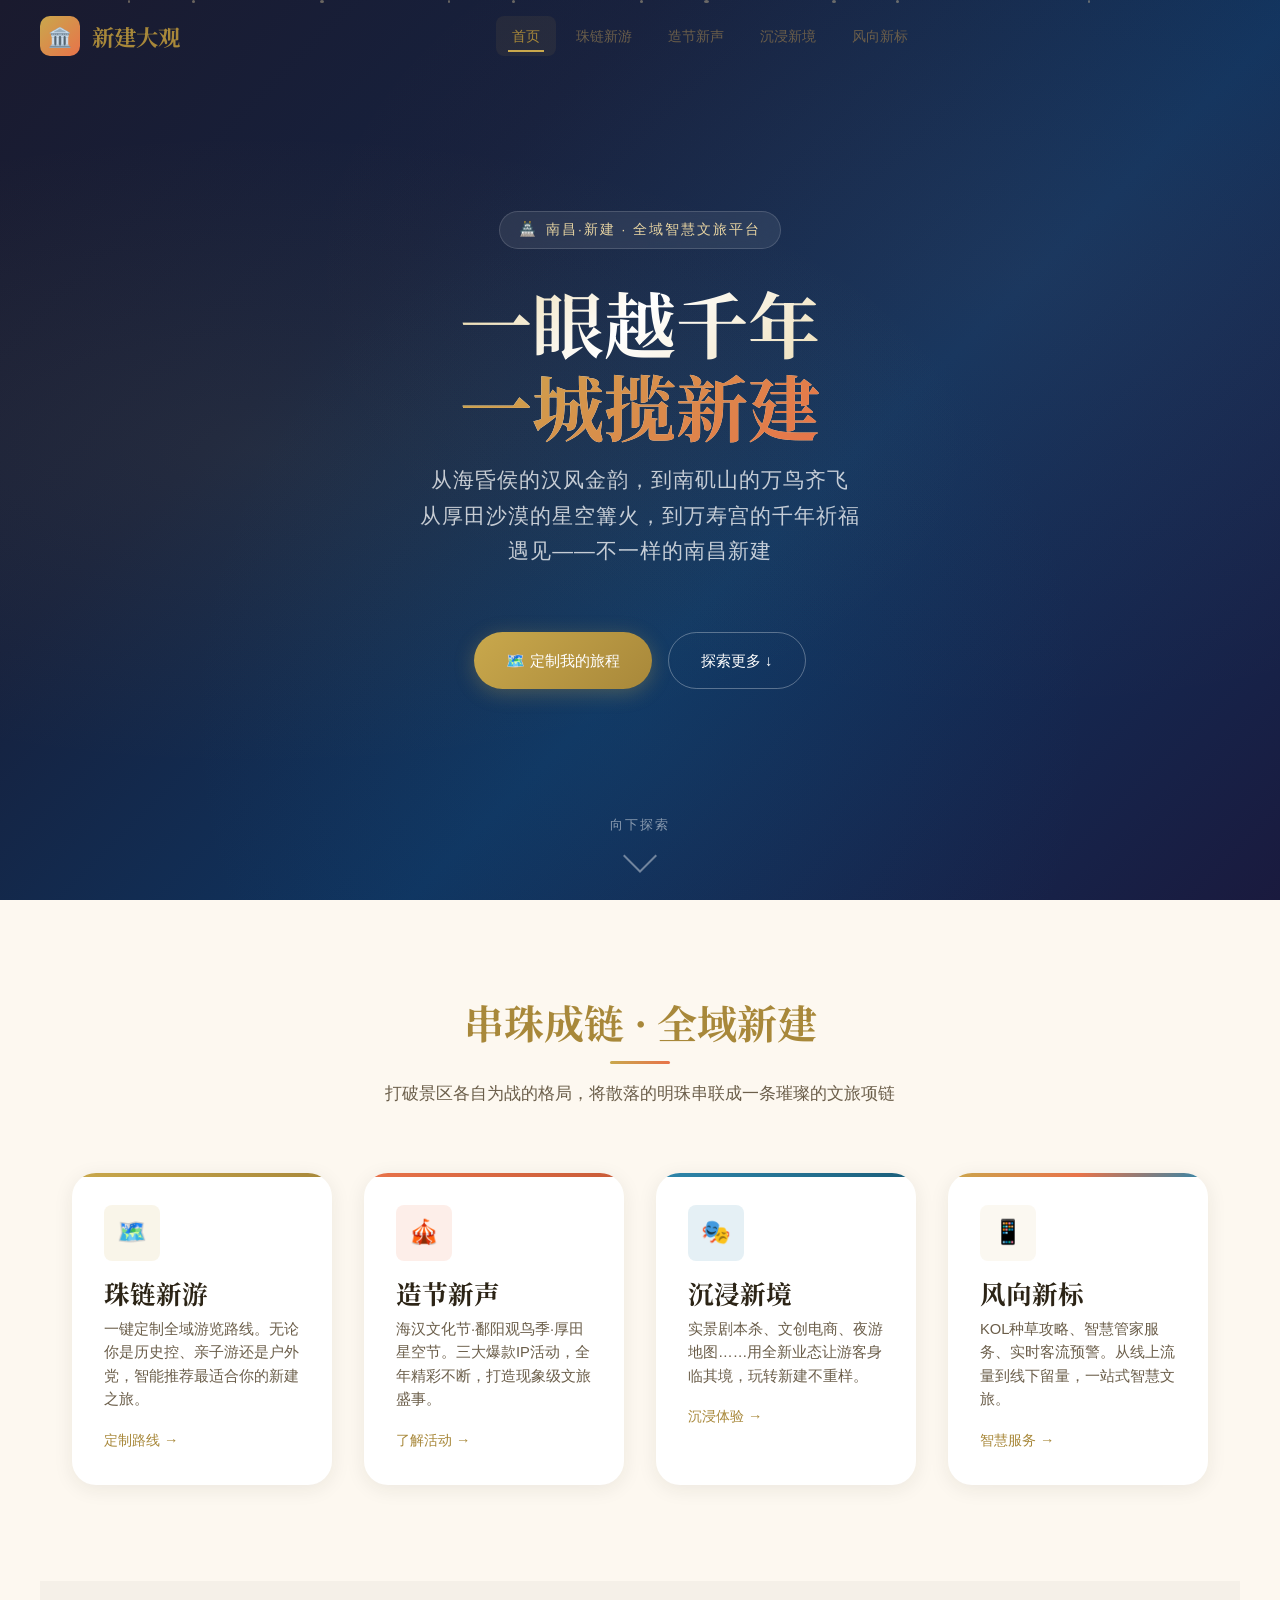
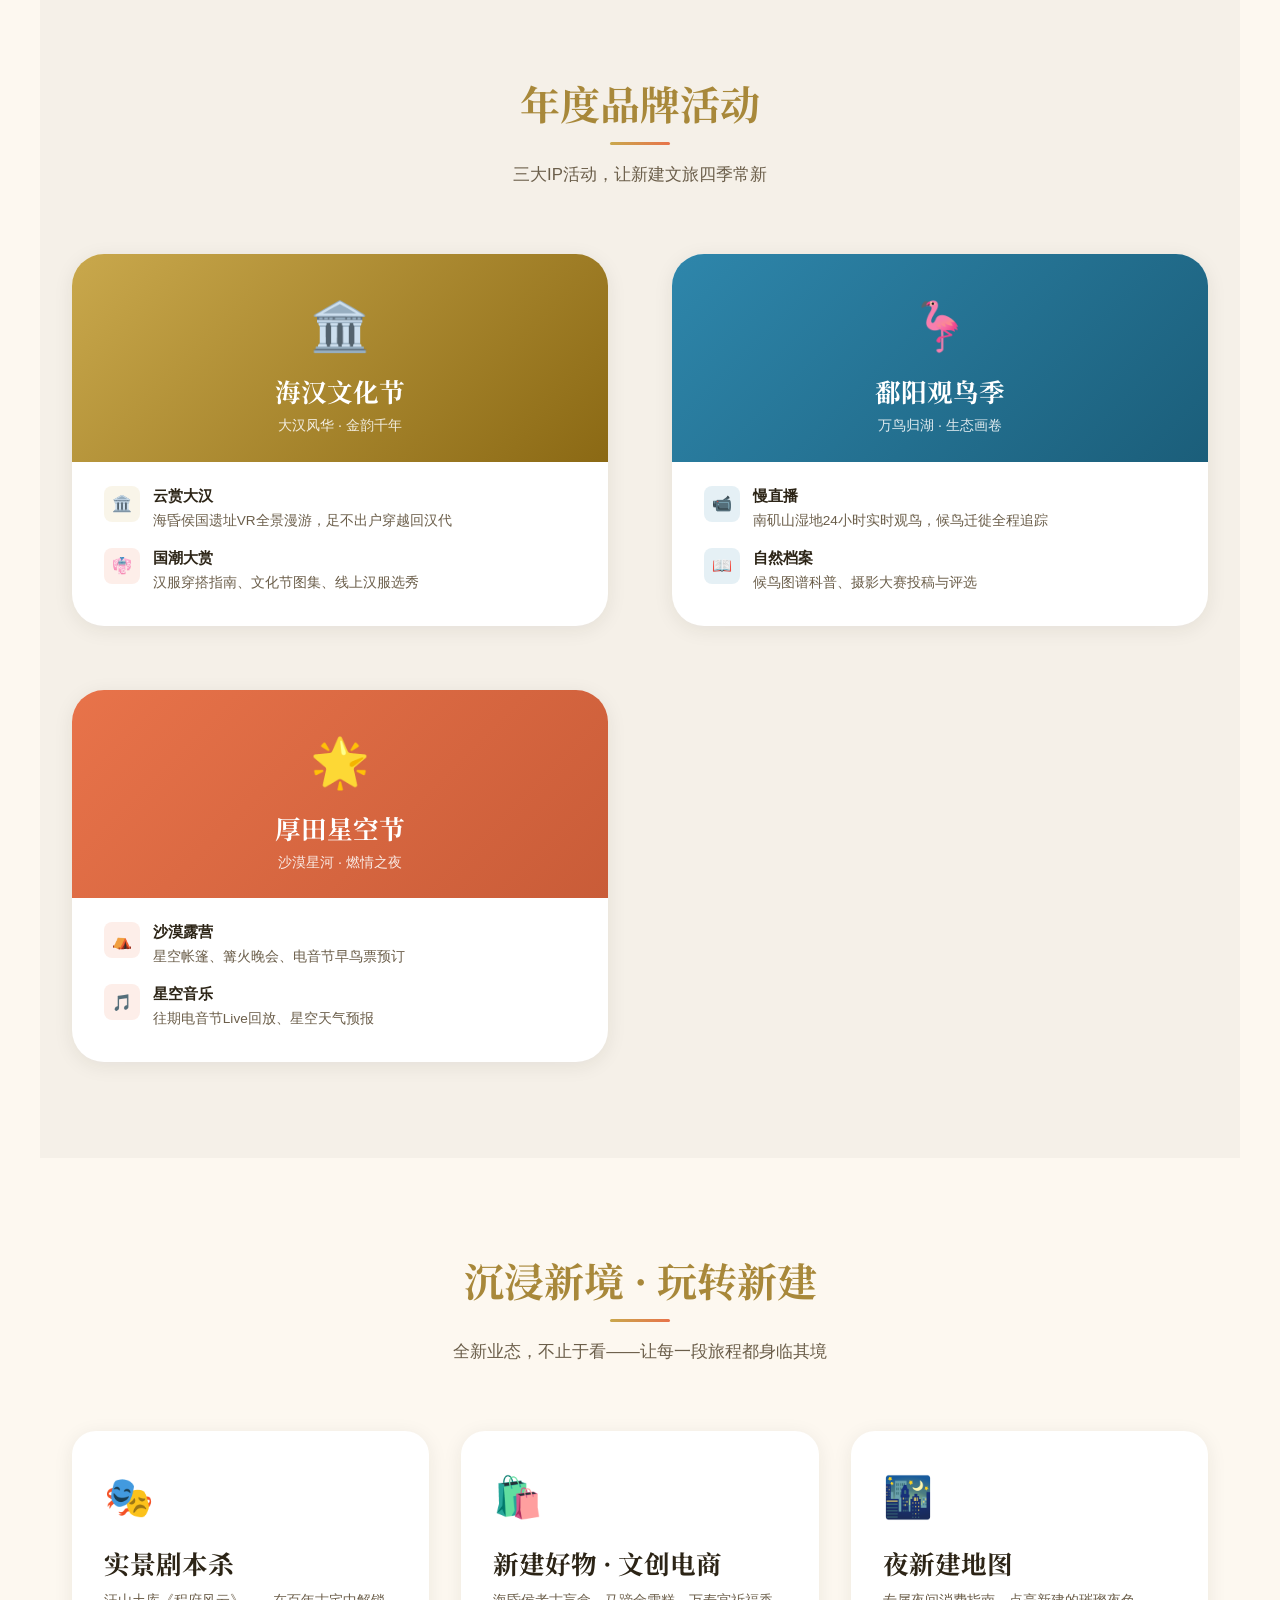
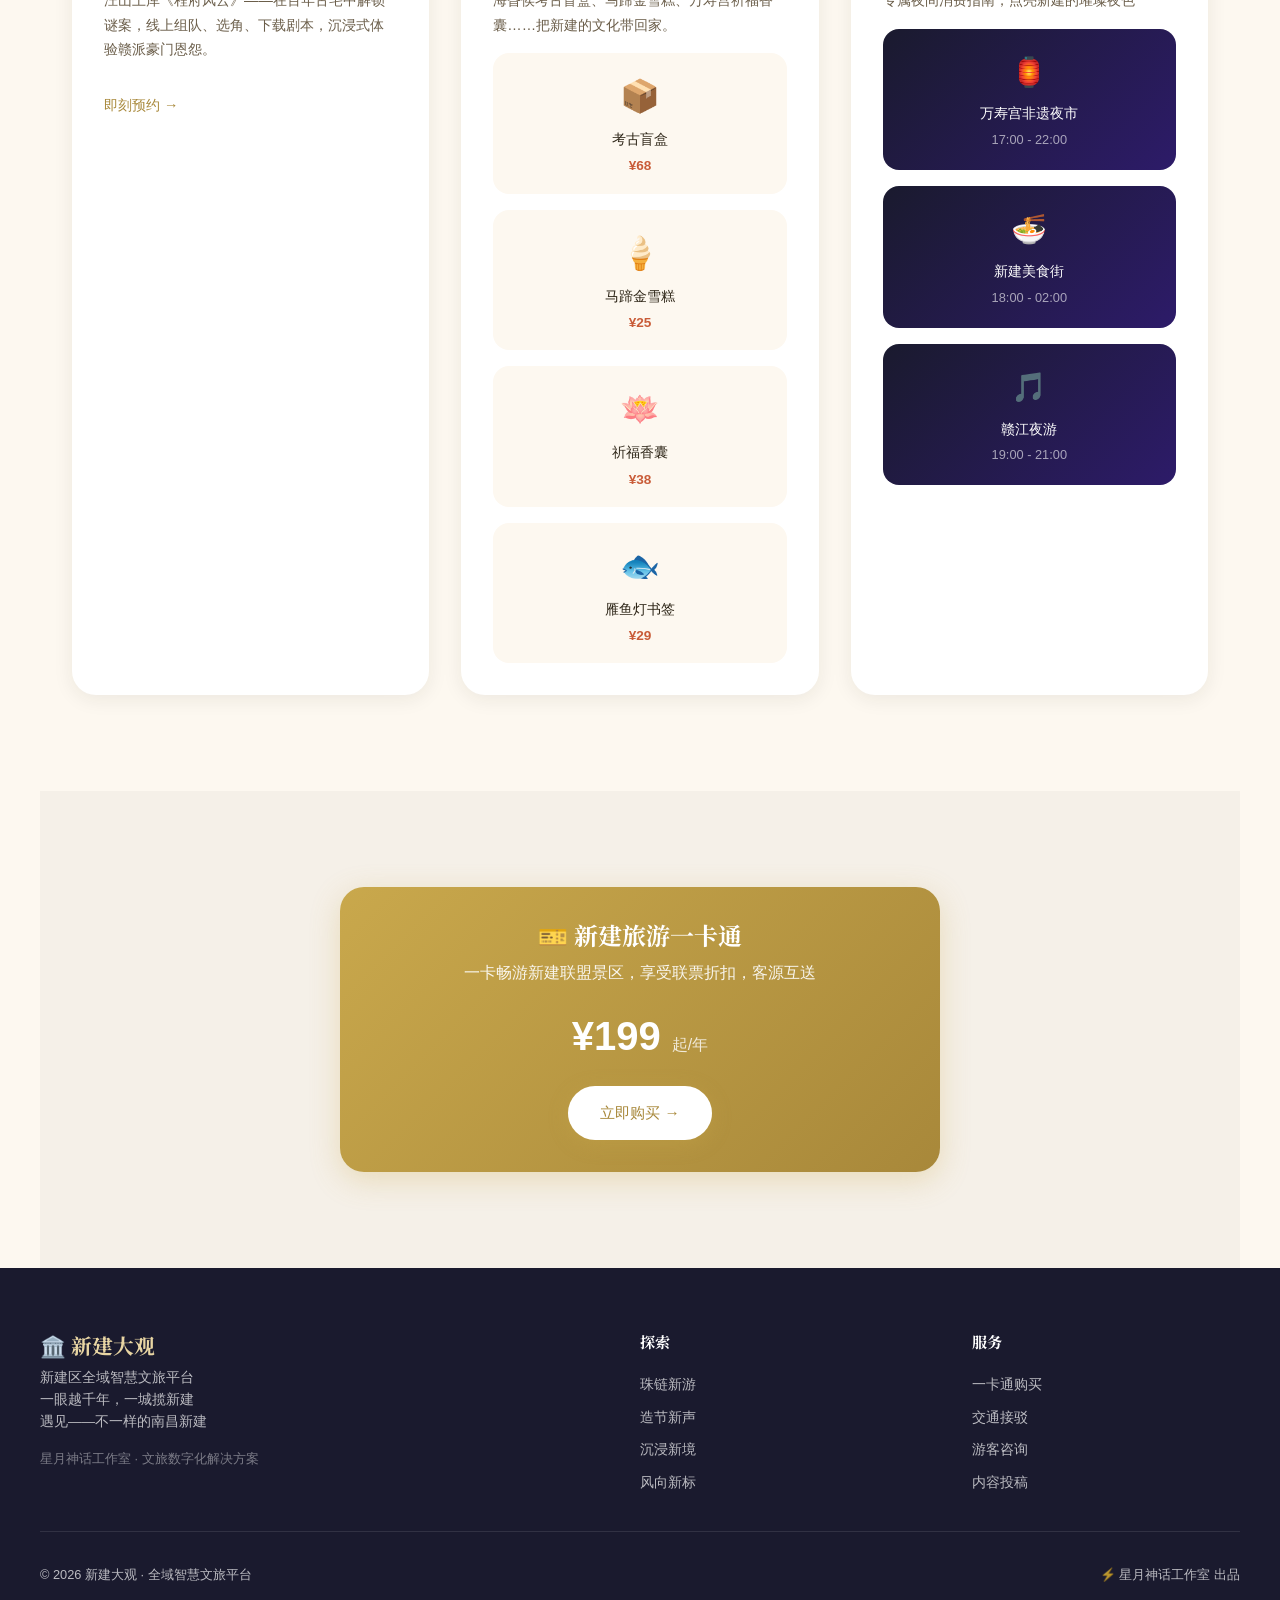
==== index.html @ a9baa295 "🎉 新建大观·全域智慧文旅平台 一眼越千年，一城揽新建  - 新国潮设计系统（海昏金+鄱阳蓝+沙漠橙） - 首页视差滚动·四大模块预览 - 珠链新游·路线定制与一卡通 - 造节新声·海汉/观鸟/星空三" ====
<!DOCTYPE html>
<html lang="zh-CN">
<head>
  <meta charset="UTF-8">
  <meta name="viewport" content="width=device-width, initial-scale=1.0, maximum-scale=5.0">
  <title>新建大观 · 全域智慧文旅平台 — 一眼越千年，一城揽新建</title>
  <meta name="description" content="新建区全域旅游总入口——串珠成链，造节引流，沉浸体验。遇见不一样的南昌新建。">
  <link rel="stylesheet" href="css/style.css">
  <link rel="preconnect" href="https://fonts.googleapis.com">
  <link href="https://fonts.googleapis.com/css2?family=Noto+Serif+SC:wght@400;600;700;900&display=swap" rel="stylesheet">
  <!-- Font Awesome 6 (free) -->
  <link rel="stylesheet" href="https://cdnjs.cloudflare.com/ajax/libs/font-awesome/6.5.0/css/all.min.css">
</head>
<body>

<!-- ====== Navbar ====== -->
<header class="header">
  <div class="header-inner">
    <a href="index.html" class="logo">
      <span class="logo-icon">🏛️</span>
      新建大观
    </a>
    <nav class="nav">
      <a href="index.html" class="active">首页</a>
      <a href="routes.html">珠链新游</a>
      <a href="festivals.html">造节新声</a>
      <a href="immerse.html">沉浸新境</a>
      <a href="explore.html">风向新标</a>
    </nav>
    <div class="nav-overlay"></div>
    <button class="menu-toggle" aria-label="菜单">
      <span></span>
      <span></span>
      <span></span>
    </button>
  </div>
</header>

<!-- ====== Hero Section ====== -->
<section class="hero">
  <div class="hero-bg"></div>
  <div class="hero-particles">
    <span></span><span></span><span></span><span></span><span></span>
    <span></span><span></span><span></span><span></span><span></span>
  </div>
  <div class="hero-overlay"></div>
  <div class="hero-content">
    <div class="hero-badge animate-in">
      <span>🏯</span> 南昌·新建 · 全域智慧文旅平台
    </div>
    <h1 class="hero-title animate-in">
      一眼越千年<br>
      <span class="highlight">一城揽新建</span>
    </h1>
    <p class="hero-subtitle animate-in">
      从海昏侯的汉风金韵，到南矶山的万鸟齐飞<br>
      从厚田沙漠的星空篝火，到万寿宫的千年祈福<br>
      遇见——不一样的南昌新建
    </p>
    <div class="hero-actions animate-in">
      <a href="routes.html" class="btn btn-primary">
        🗺️ 定制我的旅程
      </a>
      <a href="#modules" class="btn btn-outline">
        探索更多 ↓
      </a>
    </div>
  </div>
  <div class="hero-scroll">
    <span>向下探索</span>
    <div class="scroll-arrow"></div>
  </div>
</section>

<!-- ====== Section: 品牌理念 ====== -->
<section class="section" id="modules">
  <div class="section-title animate-in">
    <h2>串珠成链 · 全域新建</h2>
    <p>打破景区各自为战的格局，将散落的明珠串联成一条璀璨的文旅项链</p>
  </div>

  <div class="features-grid">
    <div class="feature-card animate-in">
      <div class="feature-icon">🗺️</div>
      <h3>珠链新游</h3>
      <p>一键定制全域游览路线。无论你是历史控、亲子游还是户外党，智能推荐最适合你的新建之旅。</p>
      <a href="routes.html" class="feature-link">定制路线 →</a>
    </div>
    <div class="feature-card animate-in">
      <div class="feature-icon">🎪</div>
      <h3>造节新声</h3>
      <p>海汉文化节·鄱阳观鸟季·厚田星空节。三大爆款IP活动，全年精彩不断，打造现象级文旅盛事。</p>
      <a href="festivals.html" class="feature-link">了解活动 →</a>
    </div>
    <div class="feature-card animate-in">
      <div class="feature-icon">🎭</div>
      <h3>沉浸新境</h3>
      <p>实景剧本杀、文创电商、夜游地图……用全新业态让游客身临其境，玩转新建不重样。</p>
      <a href="immerse.html" class="feature-link">沉浸体验 →</a>
    </div>
    <div class="feature-card animate-in">
      <div class="feature-icon">📱</div>
      <h3>风向新标</h3>
      <p>KOL种草攻略、智慧管家服务、实时客流预警。从线上流量到线下留量，一站式智慧文旅。</p>
      <a href="explore.html" class="feature-link">智慧服务 →</a>
    </div>
  </div>
</section>

<!-- ====== Section: 品牌活动亮点 ====== -->
<section class="section section-alt">
  <div class="section-title animate-in">
    <h2>年度品牌活动</h2>
    <p>三大IP活动，让新建文旅四季常新</p>
  </div>

  <div class="festival-grid">
    <div class="festival-card animate-in">
      <div class="festival-header" style="background: linear-gradient(135deg, #C9A84C, #8B6914);">
        <div class="festival-icon">🏛️</div>
        <h3>海汉文化节</h3>
        <p>大汉风华 · 金韵千年</p>
      </div>
      <div class="festival-body">
        <div class="festival-features">
          <div class="festival-feature">
            <div class="ff-icon" style="background: rgba(201,168,76,0.12);">🏛️</div>
            <div class="ff-text">
              <h4>云赏大汉</h4>
              <p>海昏侯国遗址VR全景漫游，足不出户穿越回汉代</p>
            </div>
          </div>
          <div class="festival-feature">
            <div class="ff-icon" style="background: rgba(232,115,74,0.12);">👘</div>
            <div class="ff-text">
              <h4>国潮大赏</h4>
              <p>汉服穿搭指南、文化节图集、线上汉服选秀</p>
            </div>
          </div>
        </div>
      </div>
    </div>

    <div class="festival-card animate-in">
      <div class="festival-header" style="background: linear-gradient(135deg, #2E86AB, #1B5E7A);">
        <div class="festival-icon">🦩</div>
        <h3>鄱阳观鸟季</h3>
        <p>万鸟归湖 · 生态画卷</p>
      </div>
      <div class="festival-body">
        <div class="festival-features">
          <div class="festival-feature">
            <div class="ff-icon" style="background: rgba(46,134,171,0.12);">📹</div>
            <div class="ff-text">
              <h4>慢直播</h4>
              <p>南矶山湿地24小时实时观鸟，候鸟迁徙全程追踪</p>
            </div>
          </div>
          <div class="festival-feature">
            <div class="ff-icon" style="background: rgba(46,134,171,0.12);">📖</div>
            <div class="ff-text">
              <h4>自然档案</h4>
              <p>候鸟图谱科普、摄影大赛投稿与评选</p>
            </div>
          </div>
        </div>
      </div>
    </div>

    <div class="festival-card animate-in">
      <div class="festival-header" style="background: linear-gradient(135deg, #E8734A, #C95C38);">
        <div class="festival-icon">🌟</div>
        <h3>厚田星空节</h3>
        <p>沙漠星河 · 燃情之夜</p>
      </div>
      <div class="festival-body">
        <div class="festival-features">
          <div class="festival-feature">
            <div class="ff-icon" style="background: rgba(232,115,74,0.12);">⛺</div>
            <div class="ff-text">
              <h4>沙漠露营</h4>
              <p>星空帐篷、篝火晚会、电音节早鸟票预订</p>
            </div>
          </div>
          <div class="festival-feature">
            <div class="ff-icon" style="background: rgba(232,115,74,0.12);">🎵</div>
            <div class="ff-text">
              <h4>星空音乐</h4>
              <p>往期电音节Live回放、星空天气预报</p>
            </div>
          </div>
        </div>
      </div>
    </div>
  </div>
</section>

<!-- ====== Section: 沉浸体验 Preview ====== -->
<section class="section">
  <div class="section-title animate-in">
    <h2>沉浸新境 · 玩转新建</h2>
    <p>全新业态，不止于看——让每一段旅程都身临其境</p>
  </div>

  <div class="immerse-grid">
    <div class="immerse-card animate-in">
      <div class="ic-icon">🎭</div>
      <h3>实景剧本杀</h3>
      <p>汪山土库《程府风云》——在百年古宅中解锁谜案，线上组队、选角、下载剧本，沉浸式体验赣派豪门恩怨。</p>
      <a href="immerse.html" class="feature-link">即刻预约 →</a>
    </div>
    <div class="immerse-card animate-in">
      <div class="ic-icon">🛍️</div>
      <h3>新建好物 · 文创电商</h3>
      <p>海昏侯考古盲盒、马蹄金雪糕、万寿宫祈福香囊……把新建的文化带回家。</p>
      <div class="shop-grid">
        <div class="shop-item">
          <div class="shop-icon">📦</div>
          <div class="shop-name">考古盲盒</div>
          <div class="shop-price">¥68</div>
        </div>
        <div class="shop-item">
          <div class="shop-icon">🍦</div>
          <div class="shop-name">马蹄金雪糕</div>
          <div class="shop-price">¥25</div>
        </div>
        <div class="shop-item">
          <div class="shop-icon">🪷</div>
          <div class="shop-name">祈福香囊</div>
          <div class="shop-price">¥38</div>
        </div>
        <div class="shop-item">
          <div class="shop-icon">🐟</div>
          <div class="shop-name">雁鱼灯书签</div>
          <div class="shop-price">¥29</div>
        </div>
      </div>
    </div>
    <div class="immerse-card animate-in">
      <div class="ic-icon">🌃</div>
      <h3>夜新建地图</h3>
      <p>专属夜间消费指南，点亮新建的璀璨夜色</p>
      <div class="night-map">
        <div class="night-spot">
          <div class="ns-icon">🏮</div>
          <div class="ns-name">万寿宫非遗夜市</div>
          <div class="ns-time">17:00 - 22:00</div>
        </div>
        <div class="night-spot">
          <div class="ns-icon">🍜</div>
          <div class="ns-name">新建美食街</div>
          <div class="ns-time">18:00 - 02:00</div>
        </div>
        <div class="night-spot">
          <div class="ns-icon">🎵</div>
          <div class="ns-name">赣江夜游</div>
          <div class="ns-time">19:00 - 21:00</div>
        </div>
      </div>
    </div>
  </div>
</section>

<!-- ====== Section: CTA ====== -->
<section class="section section-alt" style="text-align: center;">
  <div class="ticket-card" style="max-width: 600px; margin: 0 auto;">
    <h3>🎫 新建旅游一卡通</h3>
    <p>一卡畅游新建联盟景区，享受联票折扣，客源互送</p>
    <div class="price">¥199 <small>起/年</small></div>
    <a href="routes.html" class="btn btn-primary" style="background: #fff; color: var(--gold-dark);">
      立即购买 →
    </a>
  </div>
</section>

<!-- ====== Footer ====== -->
<footer class="footer">
  <div class="footer-inner">
    <div class="footer-brand">
      <h3>🏛️ 新建大观</h3>
      <p>新建区全域智慧文旅平台<br>一眼越千年，一城揽新建<br>遇见——不一样的南昌新建</p>
      <p style="margin-top: 1rem; font-size: 0.8rem; opacity: 0.6;">星月神话工作室 · 文旅数字化解决方案</p>
    </div>
    <div class="footer-links">
      <h4>探索</h4>
      <a href="routes.html">珠链新游</a>
      <a href="festivals.html">造节新声</a>
      <a href="immerse.html">沉浸新境</a>
      <a href="explore.html">风向新标</a>
    </div>
    <div class="footer-links">
      <h4>服务</h4>
      <a href="#">一卡通购买</a>
      <a href="#">交通接驳</a>
      <a href="#">游客咨询</a>
      <a href="#">内容投稿</a>
    </div>
  </div>
  <div class="footer-bottom">
    <span>© 2026 新建大观 · 全域智慧文旅平台</span>
    <span>⚡ 星月神话工作室 出品</span>
  </div>
</footer>

<script src="js/main.js"></script>
</body>
</html>
---- css/style.css ----
/* ============================================
   新建大观 · 全域智慧文旅平台
   新国潮设计系统 v1.0
   主色: 海昏金 (#C9A84C) + 鄱阳蓝 (#2E86AB) + 沙漠橙 (#E8734A)
   ============================================ */

:root {
  /* 品牌色 */
  --gold: #C9A84C;
  --gold-light: #E8D5A3;
  --gold-dark: #A8883A;
  --blue: #2E86AB;
  --blue-light: #6BB8D4;
  --blue-dark: #1B5E7A;
  --orange: #E8734A;
  --orange-light: #F5A78A;
  --orange-dark: #C95C38;

  /* 中性色 */
  --bg-cream: #FDF8F0;
  --bg-warm: #F5F0E8;
  --text-dark: #2C2416;
  --text-mid: #6B5E4A;
  --text-light: #9A8E7A;
  --border-light: #E8E0D0;
  --white: #FFFFFF;
  --shadow: 0 4px 20px rgba(44, 36, 22, 0.08);

  /* 字体 */
  --font-cn: 'Noto Serif SC', 'Source Han Serif SC', 'SimSun', 'STSong', serif;
  --font-sans: -apple-system, BlinkMacSystemFont, 'PingFang SC', 'Microsoft YaHei', sans-serif;

  /* 间距 */
  --space-xs: 0.5rem;
  --space-sm: 1rem;
  --space-md: 2rem;
  --space-lg: 4rem;
  --space-xl: 6rem;

  /* 圆角 */
  --radius-sm: 8px;
  --radius-md: 16px;
  --radius-lg: 24px;
  --radius-xl: 32px;

  /* 过渡 */
  --transition: all 0.3s cubic-bezier(0.4, 0, 0.2, 1);
}

/* ========== Reset & Base ========== */
*, *::before, *::after { margin: 0; padding: 0; box-sizing: border-box; }

html {
  scroll-behavior: smooth;
  font-size: 16px;
}

body {
  font-family: var(--font-sans);
  background: var(--bg-cream);
  color: var(--text-dark);
  line-height: 1.7;
  overflow-x: hidden;
}

a { color: inherit; text-decoration: none; }
img { max-width: 100%; height: auto; display: block; }
ul { list-style: none; }

/* ========== Typography ========== */
h1, h2, h3, h4, h5 {
  font-family: var(--font-cn);
  line-height: 1.3;
}

h1 { font-size: clamp(2rem, 5vw, 3.5rem); }
h2 { font-size: clamp(1.6rem, 3.5vw, 2.5rem); }
h3 { font-size: clamp(1.2rem, 2.5vw, 1.6rem); }

.section-title {
  text-align: center;
  margin-bottom: var(--space-lg);
}

.section-title h2 {
  color: var(--gold-dark);
  display: inline-block;
  position: relative;
  padding-bottom: var(--space-sm);
}

.section-title h2::after {
  content: '';
  position: absolute;
  bottom: 0;
  left: 50%;
  transform: translateX(-50%);
  width: 60px;
  height: 3px;
  background: linear-gradient(90deg, var(--gold), var(--orange));
  border-radius: 2px;
}

.section-title p {
  color: var(--text-mid);
  margin-top: var(--space-sm);
  font-size: 1.05rem;
  max-width: 600px;
  margin-left: auto;
  margin-right: auto;
}

/* ========== Header / Navbar ========== */
.header {
  position: fixed;
  top: 0;
  left: 0;
  right: 0;
  z-index: 1000;
  padding: 1rem var(--space-md);
  transition: var(--transition);
}

.header.scrolled {
  background: rgba(253, 248, 240, 0.95);
  backdrop-filter: blur(20px);
  box-shadow: 0 2px 20px rgba(44, 36, 22, 0.06);
}

.header-inner {
  max-width: 1200px;
  margin: 0 auto;
  display: flex;
  align-items: center;
  justify-content: space-between;
}

.logo {
  display: flex;
  align-items: center;
  gap: 0.75rem;
  font-family: var(--font-cn);
  font-size: 1.4rem;
  font-weight: 700;
  color: var(--gold-dark);
}

.logo-icon {
  width: 40px;
  height: 40px;
  background: linear-gradient(135deg, var(--gold), var(--orange));
  border-radius: 10px;
  display: flex;
  align-items: center;
  justify-content: center;
  font-size: 1.2rem;
  color: var(--white);
}

.nav {
  display: flex;
  gap: 0.25rem;
  align-items: center;
}

.nav a {
  padding: 0.5rem 1rem;
  border-radius: var(--radius-sm);
  font-size: 0.9rem;
  color: var(--text-mid);
  transition: var(--transition);
  position: relative;
}

.nav a:hover,
.nav a.active {
  color: var(--gold-dark);
  background: rgba(201, 168, 76, 0.08);
}

.nav a::after {
  content: '';
  position: absolute;
  bottom: 4px;
  left: 50%;
  transform: translateX(-50%) scaleX(0);
  width: 60%;
  height: 2px;
  background: var(--gold);
  transition: transform 0.3s ease;
}

.nav a:hover::after,
.nav a.active::after {
  transform: translateX(-50%) scaleX(1);
}

/* Mobile Menu Toggle */
.menu-toggle {
  display: none;
  width: 36px;
  height: 36px;
  border: none;
  background: none;
  cursor: pointer;
  flex-direction: column;
  justify-content: center;
  gap: 5px;
  padding: 4px;
}

.menu-toggle span {
  display: block;
  height: 2px;
  background: var(--text-dark);
  border-radius: 2px;
  transition: var(--transition);
}

.menu-toggle.active span:nth-child(1) { transform: rotate(45deg) translate(5px, 5px); }
.menu-toggle.active span:nth-child(2) { opacity: 0; }
.menu-toggle.active span:nth-child(3) { transform: rotate(-45deg) translate(5px, -5px); }

/* ========== Hero Section ========== */
.hero {
  position: relative;
  height: 100vh;
  min-height: 600px;
  overflow: hidden;
}

.hero-bg {
  position: absolute;
  inset: 0;
  background: linear-gradient(135deg, #1a1a2e 0%, #16213e 30%, #0f3460 60%, #1a1a3e 100%);
  z-index: 0;
}

.hero-particles {
  position: absolute;
  inset: 0;
  z-index: 1;
}

.hero-particles span {
  position: absolute;
  width: 3px;
  height: 3px;
  background: var(--gold-light);
  border-radius: 50%;
  animation: float-up linear infinite;
  opacity: 0.4;
}

@keyframes float-up {
  0% { transform: translateY(100vh) scale(0); opacity: 0; }
  10% { opacity: 0.6; }
  90% { opacity: 0.4; }
  100% { transform: translateY(-10vh) scale(1); opacity: 0; }
}

/* Generate particle positions */
.hero-particles span:nth-child(1) { left: 10%; animation-duration: 12s; animation-delay: 0s; width: 2px; }
.hero-particles span:nth-child(2) { left: 25%; animation-duration: 15s; animation-delay: 2s; width: 4px; }
.hero-particles span:nth-child(3) { left: 40%; animation-duration: 10s; animation-delay: 1s; }
.hero-particles span:nth-child(4) { left: 55%; animation-duration: 18s; animation-delay: 3s; width: 5px; }
.hero-particles span:nth-child(5) { left: 70%; animation-duration: 13s; animation-delay: 0.5s; }
.hero-particles span:nth-child(6) { left: 85%; animation-duration: 16s; animation-delay: 4s; width: 2px; }
.hero-particles span:nth-child(7) { left: 50%; animation-duration: 14s; animation-delay: 2.5s; width: 3px; }
.hero-particles span:nth-child(8) { left: 15%; animation-duration: 11s; animation-delay: 1.5s; width: 3px; }
.hero-particles span:nth-child(9) { left: 65%; animation-duration: 17s; animation-delay: 0.8s; width: 4px; }
.hero-particles span:nth-child(10) { left: 35%; animation-duration: 9s; animation-delay: 3.5s; width: 2px; }

.hero-overlay {
  position: absolute;
  inset: 0;
  background:
    radial-gradient(ellipse at 20% 50%, rgba(201,168,76,0.08) 0%, transparent 50%),
    radial-gradient(ellipse at 80% 30%, rgba(232,115,74,0.06) 0%, transparent 50%),
    radial-gradient(ellipse at 50% 80%, rgba(46,134,171,0.08) 0%, transparent 50%);
  z-index: 2;
}

.hero-content {
  position: relative;
  z-index: 3;
  height: 100%;
  display: flex;
  flex-direction: column;
  align-items: center;
  justify-content: center;
  text-align: center;
  padding: 0 var(--space-md);
  color: var(--white);
}

.hero-badge {
  display: inline-flex;
  align-items: center;
  gap: 0.5rem;
  padding: 0.4rem 1.2rem;
  background: rgba(255,255,255,0.08);
  border: 1px solid rgba(255,255,255,0.15);
  border-radius: 50px;
  font-size: 0.85rem;
  color: var(--gold-light);
  margin-bottom: var(--space-md);
  letter-spacing: 2px;
  backdrop-filter: blur(10px);
}

.hero-title {
  font-size: clamp(2.5rem, 6vw, 4.5rem);
  font-weight: 700;
  line-height: 1.15;
  margin-bottom: 1rem;
  background: linear-gradient(135deg, var(--gold-light) 0%, #fff 40%, var(--gold-light) 100%);
  -webkit-background-clip: text;
  -webkit-text-fill-color: transparent;
  background-clip: text;
}

.hero-title .highlight {
  background: linear-gradient(135deg, var(--gold), var(--orange));
  -webkit-background-clip: text;
  -webkit-text-fill-color: transparent;
  background-clip: text;
}

.hero-subtitle {
  font-size: clamp(1rem, 2vw, 1.3rem);
  color: rgba(255,255,255,0.75);
  max-width: 600px;
  margin-bottom: var(--space-lg);
  font-weight: 300;
  letter-spacing: 1px;
}

.hero-actions {
  display: flex;
  gap: var(--space-sm);
  flex-wrap: wrap;
  justify-content: center;
}

.btn {
  display: inline-flex;
  align-items: center;
  gap: 0.5rem;
  padding: 0.9rem 2rem;
  border-radius: 50px;
  font-size: 0.95rem;
  font-weight: 500;
  border: none;
  cursor: pointer;
  transition: var(--transition);
  text-decoration: none;
}

.btn-primary {
  background: linear-gradient(135deg, var(--gold), var(--gold-dark));
  color: var(--white);
  box-shadow: 0 4px 20px rgba(201, 168, 76, 0.3);
}

.btn-primary:hover {
  transform: translateY(-2px);
  box-shadow: 0 8px 30px rgba(201, 168, 76, 0.4);
}

.btn-outline {
  background: transparent;
  color: var(--white);
  border: 1.5px solid rgba(255,255,255,0.3);
}

.btn-outline:hover {
  background: rgba(255,255,255,0.1);
  border-color: rgba(255,255,255,0.5);
  transform: translateY(-2px);
}

.btn-gold-outline {
  background: transparent;
  color: var(--gold-dark);
  border: 1.5px solid var(--gold);
}

.btn-gold-outline:hover {
  background: var(--gold);
  color: var(--white);
}

.btn-orange {
  background: linear-gradient(135deg, var(--orange), var(--orange-dark));
  color: var(--white);
}

.btn-orange:hover {
  transform: translateY(-2px);
  box-shadow: 0 8px 30px rgba(232, 115, 74, 0.3);
}

.btn-blue {
  background: linear-gradient(135deg, var(--blue), var(--blue-dark));
  color: var(--white);
}

.btn-blue:hover {
  transform: translateY(-2px);
  box-shadow: 0 8px 30px rgba(46, 134, 171, 0.3);
}

.hero-scroll {
  position: absolute;
  bottom: 2rem;
  left: 50%;
  transform: translateX(-50%);
  z-index: 3;
  display: flex;
  flex-direction: column;
  align-items: center;
  gap: 0.5rem;
  color: rgba(255,255,255,0.5);
  font-size: 0.8rem;
  letter-spacing: 2px;
  animation: bounce-down 2s infinite;
}

.scroll-arrow {
  width: 24px;
  height: 24px;
  border-right: 2px solid rgba(255,255,255,0.4);
  border-bottom: 2px solid rgba(255,255,255,0.4);
  transform: rotate(45deg);
}

@keyframes bounce-down {
  0%, 100% { transform: translateX(-50%) translateY(0); }
  50% { transform: translateX(-50%) translateY(10px); }
}

/* ========== Section Common ========== */
.section {
  padding: var(--space-xl) var(--space-md);
  max-width: 1200px;
  margin: 0 auto;
}

.section-alt {
  background: var(--bg-warm);
}

/* ========== Features Grid (Homepage) ========== */
.features-grid {
  display: grid;
  grid-template-columns: repeat(auto-fit, minmax(260px, 1fr));
  gap: var(--space-md);
}

.feature-card {
  background: var(--white);
  border-radius: var(--radius-lg);
  padding: var(--space-md);
  box-shadow: var(--shadow);
  transition: var(--transition);
  position: relative;
  overflow: hidden;
  cursor: pointer;
}

.feature-card::before {
  content: '';
  position: absolute;
  top: 0;
  left: 0;
  right: 0;
  height: 4px;
  border-radius: var(--radius-lg) var(--radius-lg) 0 0;
}

.feature-card:nth-child(1)::before { background: linear-gradient(90deg, var(--gold), var(--gold-dark)); }
.feature-card:nth-child(2)::before { background: linear-gradient(90deg, var(--orange), var(--orange-dark)); }
.feature-card:nth-child(3)::before { background: linear-gradient(90deg, var(--blue), var(--blue-dark)); }
.feature-card:nth-child(4)::before { background: linear-gradient(135deg, var(--gold), var(--orange), var(--blue)); }

.feature-card:hover {
  transform: translateY(-6px);
  box-shadow: 0 12px 40px rgba(44, 36, 22, 0.12);
}

.feature-icon {
  width: 56px;
  height: 56px;
  border-radius: var(--radius-sm);
  display: flex;
  align-items: center;
  justify-content: center;
  font-size: 1.5rem;
  margin-bottom: var(--space-sm);
}

.feature-card:nth-child(1) .feature-icon { background: rgba(201,168,76,0.12); }
.feature-card:nth-child(2) .feature-icon { background: rgba(232,115,74,0.12); }
.feature-card:nth-child(3) .feature-icon { background: rgba(46,134,171,0.12); }
.feature-card:nth-child(4) .feature-icon { background: rgba(201,168,76,0.08); }

.feature-card h3 {
  margin-bottom: var(--space-xs);
  color: var(--text-dark);
}

.feature-card p {
  color: var(--text-mid);
  font-size: 0.92rem;
  line-height: 1.6;
}

.feature-link {
  display: inline-flex;
  align-items: center;
  gap: 0.3rem;
  margin-top: var(--space-sm);
  color: var(--gold-dark);
  font-size: 0.9rem;
  font-weight: 500;
  transition: var(--transition);
}

.feature-link:hover { gap: 0.6rem; }

/* ========== Route Cards ========== */
.route-grid {
  display: grid;
  grid-template-columns: repeat(auto-fit, minmax(320px, 1fr));
  gap: var(--space-md);
}

.route-card {
  background: var(--white);
  border-radius: var(--radius-lg);
  overflow: hidden;
  box-shadow: var(--shadow);
  transition: var(--transition);
}

.route-card:hover {
  transform: translateY(-4px);
  box-shadow: 0 12px 40px rgba(44, 36, 22, 0.12);
}

.route-image {
  height: 200px;
  display: flex;
  align-items: center;
  justify-content: center;
  font-size: 3rem;
  position: relative;
}

.route-image .route-tag {
  position: absolute;
  top: 1rem;
  left: 1rem;
  padding: 0.3rem 1rem;
  border-radius: 50px;
  font-size: 0.8rem;
  font-weight: 500;
  color: var(--white);
}

.route-body {
  padding: 1.5rem;
}

.route-body h3 {
  margin-bottom: 0.5rem;
}

.route-body p {
  color: var(--text-mid);
  font-size: 0.92rem;
  margin-bottom: var(--space-sm);
}

.route-stops {
  display: flex;
  flex-direction: column;
  gap: 0.5rem;
  margin-bottom: var(--space-sm);
}

.route-stop {
  display: flex;
  align-items: center;
  gap: 0.6rem;
  font-size: 0.9rem;
  padding: 0.5rem 0.8rem;
  background: var(--bg-cream);
  border-radius: var(--radius-sm);
}

.route-stop-icon {
  width: 28px;
  height: 28px;
  border-radius: 50%;
  display: flex;
  align-items: center;
  justify-content: center;
  font-size: 0.75rem;
  flex-shrink: 0;
}

/* ========== Festival Cards ========== */
.festival-grid {
  display: grid;
  grid-template-columns: repeat(auto-fit, minmax(340px, 1fr));
  gap: var(--space-lg);
}

.festival-card {
  background: var(--white);
  border-radius: var(--radius-xl);
  overflow: hidden;
  box-shadow: var(--shadow);
}

.festival-header {
  padding: 2rem 2rem 1.5rem;
  text-align: center;
  color: var(--white);
}

.festival-header .festival-icon {
  font-size: 3rem;
  margin-bottom: 0.5rem;
}

.festival-header h3 {
  margin-bottom: 0.3rem;
}

.festival-header p {
  opacity: 0.85;
  font-size: 0.9rem;
}

.festival-body {
  padding: 1.5rem 2rem 2rem;
}

.festival-features {
  display: flex;
  flex-direction: column;
  gap: 1rem;
}

.festival-feature {
  display: flex;
  align-items: flex-start;
  gap: 0.8rem;
}

.festival-feature .ff-icon {
  width: 36px;
  height: 36px;
  border-radius: var(--radius-sm);
  display: flex;
  align-items: center;
  justify-content: center;
  font-size: 1rem;
  flex-shrink: 0;
}

.festival-feature .ff-text h4 {
  font-family: var(--font-sans);
  font-size: 0.95rem;
  margin-bottom: 0.2rem;
}

.festival-feature .ff-text p {
  font-size: 0.85rem;
  color: var(--text-mid);
}

/* ========== Immersive Section ========== */
.immerse-grid {
  display: grid;
  grid-template-columns: repeat(auto-fit, minmax(300px, 1fr));
  gap: var(--space-md);
}

.immerse-card {
  background: var(--white);
  border-radius: var(--radius-lg);
  padding: var(--space-md);
  box-shadow: var(--shadow);
  transition: var(--transition);
}

.immerse-card:hover {
  transform: translateY(-4px);
  box-shadow: 0 12px 40px rgba(44, 36, 22, 0.12);
}

.immerse-card .ic-icon {
  font-size: 2.5rem;
  margin-bottom: var(--space-sm);
}

.immerse-card h3 {
  margin-bottom: 0.5rem;
}

.immerse-card p {
  color: var(--text-mid);
  font-size: 0.9rem;
  margin-bottom: var(--space-sm);
}

/* Shop Items */
.shop-grid {
  display: grid;
  grid-template-columns: repeat(auto-fit, minmax(160px, 1fr));
  gap: var(--space-sm);
  margin-top: var(--space-sm);
}

.shop-item {
  background: var(--bg-cream);
  border-radius: var(--radius-md);
  padding: 1rem;
  text-align: center;
  transition: var(--transition);
}

.shop-item:hover {
  background: var(--gold-light);
  transform: scale(1.03);
}

.shop-item .shop-icon {
  font-size: 2rem;
  margin-bottom: 0.3rem;
}

.shop-item .shop-name {
  font-size: 0.85rem;
  font-weight: 500;
}

.shop-item .shop-price {
  font-size: 0.85rem;
  color: var(--orange-dark);
  font-weight: 600;
  margin-top: 0.2rem;
}

/* Night Map */
.night-map {
  display: grid;
  grid-template-columns: repeat(auto-fit, minmax(200px, 1fr));
  gap: var(--space-sm);
  margin-top: var(--space-sm);
}

.night-spot {
  background: linear-gradient(135deg, #1a1a2e, #2d1b69);
  border-radius: var(--radius-md);
  padding: 1.2rem;
  color: var(--white);
  text-align: center;
  transition: var(--transition);
}

.night-spot:hover {
  transform: translateY(-3px);
  box-shadow: 0 8px 30px rgba(45, 27, 105, 0.3);
}

.night-spot .ns-icon { font-size: 1.8rem; margin-bottom: 0.3rem; }
.night-spot .ns-name { font-size: 0.9rem; font-weight: 500; }
.night-spot .ns-time { font-size: 0.8rem; opacity: 0.6; margin-top: 0.2rem; }

/* ========== Explore Page ========== */
.kol-grid {
  display: grid;
  grid-template-columns: repeat(auto-fit, minmax(280px, 1fr));
  gap: var(--space-md);
}

.kol-card {
  background: var(--white);
  border-radius: var(--radius-lg);
  overflow: hidden;
  box-shadow: var(--shadow);
  transition: var(--transition);
}

.kol-card:hover {
  transform: translateY(-4px);
  box-shadow: 0 12px 40px rgba(44, 36, 22, 0.12);
}

.kol-header {
  padding: 1.5rem;
  display: flex;
  align-items: center;
  gap: 1rem;
  border-bottom: 1px solid var(--border-light);
}

.kol-avatar {
  width: 48px;
  height: 48px;
  border-radius: 50%;
  display: flex;
  align-items: center;
  justify-content: center;
  font-size: 1.4rem;
}

.kol-info .kol-name { font-weight: 600; font-size: 1rem; }
.kol-info .kol-source { font-size: 0.8rem; color: var(--text-light); }

.kol-body {
  padding: 1.5rem;
}

.kol-body p {
  font-size: 0.9rem;
  color: var(--text-mid);
  line-height: 1.6;
  display: -webkit-box;
  -webkit-line-clamp: 3;
  -webkit-box-orient: vertical;
  overflow: hidden;
}

.kol-body .kol-tags {
  display: flex;
  gap: 0.4rem;
  margin-top: 0.8rem;
  flex-wrap: wrap;
}

.kol-tag {
  padding: 0.2rem 0.6rem;
  border-radius: 50px;
  font-size: 0.75rem;
  background: rgba(201,168,76,0.1);
  color: var(--gold-dark);
}

/* Smart Services */
.services-grid {
  display: grid;
  grid-template-columns: repeat(auto-fit, minmax(220px, 1fr));
  gap: var(--space-sm);
}

.service-card {
  background: var(--white);
  border-radius: var(--radius-md);
  padding: 1.5rem;
  text-align: center;
  box-shadow: var(--shadow);
  transition: var(--transition);
  border: 1px solid var(--border-light);
}

.service-card:hover {
  transform: translateY(-3px);
  border-color: var(--gold);
  box-shadow: 0 8px 30px rgba(201,168,76,0.12);
}

.service-card .sv-icon { font-size: 2rem; margin-bottom: 0.5rem; }
.service-card h4 { font-size: 0.95rem; margin-bottom: 0.3rem; }
.service-card p { font-size: 0.82rem; color: var(--text-mid); }

/* ========== Route Builder ========== */
.tag-selector {
  display: flex;
  gap: 0.8rem;
  flex-wrap: wrap;
  justify-content: center;
  margin-bottom: var(--space-lg);
}

.tag-btn {
  padding: 0.6rem 1.5rem;
  border-radius: 50px;
  border: 1.5px solid var(--border-light);
  background: var(--white);
  cursor: pointer;
  font-size: 0.9rem;
  transition: var(--transition);
  color: var(--text-mid);
}

.tag-btn:hover {
  border-color: var(--gold);
  color: var(--gold-dark);
}

.tag-btn.active {
  background: linear-gradient(135deg, var(--gold), var(--gold-dark));
  color: var(--white);
  border-color: transparent;
  box-shadow: 0 4px 15px rgba(201,168,76,0.3);
}

/* ========== Footer ========== */
.footer {
  background: #1a1a2e;
  color: rgba(255,255,255,0.7);
  padding: var(--space-lg) var(--space-md) var(--space-md);
}

.footer-inner {
  max-width: 1200px;
  margin: 0 auto;
  display: grid;
  grid-template-columns: 2fr 1fr 1fr;
  gap: var(--space-lg);
}

.footer-brand h3 {
  color: var(--gold-light);
  margin-bottom: 0.5rem;
  font-size: 1.3rem;
}

.footer-brand p {
  font-size: 0.85rem;
  line-height: 1.6;
}

.footer-links h4 {
  color: var(--white);
  margin-bottom: var(--space-sm);
  font-size: 0.95rem;
}

.footer-links a {
  display: block;
  font-size: 0.85rem;
  padding: 0.3rem 0;
  transition: var(--transition);
}

.footer-links a:hover {
  color: var(--gold-light);
  padding-left: 4px;
}

.footer-bottom {
  max-width: 1200px;
  margin: var(--space-md) auto 0;
  padding-top: var(--space-md);
  border-top: 1px solid rgba(255,255,255,0.1);
  display: flex;
  justify-content: space-between;
  align-items: center;
  font-size: 0.8rem;
}

/* ========== Page Header (subpages) ========== */
.page-hero {
  padding: 8rem var(--space-md) 4rem;
  text-align: center;
  position: relative;
  overflow: hidden;
}

.page-hero::before {
  content: '';
  position: absolute;
  inset: 0;
  z-index: 0;
}

.page-hero.gold-bg::before {
  background: linear-gradient(135deg, rgba(201,168,76,0.08), rgba(201,168,76,0.02));
}

.page-hero.blue-bg::before {
  background: linear-gradient(135deg, rgba(46,134,171,0.08), rgba(46,134,171,0.02));
}

.page-hero.orange-bg::before {
  background: linear-gradient(135deg, rgba(232,115,74,0.08), rgba(232,115,74,0.02));
}

.page-hero > * {
  position: relative;
  z-index: 1;
}

.page-hero h1 {
  margin-bottom: 0.5rem;
}

.page-hero p {
  color: var(--text-mid);
  font-size: 1.05rem;
  max-width: 550px;
  margin: 0 auto;
}

.breadcrumb {
  display: flex;
  justify-content: center;
  gap: 0.5rem;
  font-size: 0.85rem;
  color: var(--text-light);
  margin-bottom: var(--space-md);
}

.breadcrumb a {
  color: var(--gold-dark);
}

.breadcrumb a:hover {
  text-decoration: underline;
}

/* ========== Ticket Card ========== */
.ticket-card {
  background: linear-gradient(135deg, var(--gold), var(--gold-dark));
  border-radius: var(--radius-lg);
  padding: var(--space-md);
  color: var(--white);
  text-align: center;
  margin-top: var(--space-lg);
  box-shadow: 0 8px 30px rgba(201,168,76,0.3);
}

.ticket-card h3 {
  font-size: 1.5rem;
  margin-bottom: 0.5rem;
}

.ticket-card p {
  opacity: 0.9;
  margin-bottom: var(--space-sm);
}

.ticket-card .price {
  font-size: 2.5rem;
  font-weight: 700;
  margin-bottom: var(--space-sm);
}

.ticket-card .price small {
  font-size: 1rem;
  font-weight: 400;
  opacity: 0.8;
}

/* ========== Page Nav ========== */
.page-inner-nav {
  display: flex;
  gap: 0.5rem;
  flex-wrap: wrap;
  justify-content: center;
  margin-bottom: var(--space-lg);
}

.page-inner-nav a {
  padding: 0.5rem 1.2rem;
  border-radius: 50px;
  font-size: 0.85rem;
  border: 1px solid var(--border-light);
  background: var(--white);
  color: var(--text-mid);
  transition: var(--transition);
}

.page-inner-nav a:hover,
.page-inner-nav a.active {
  border-color: var(--gold);
  color: var(--gold-dark);
  background: rgba(201,168,76,0.06);
}

/* ========== Responsive ========== */
@media (max-width: 900px) {
  .footer-inner {
    grid-template-columns: 1fr 1fr;
  }
}

@media (max-width: 768px) {
  .menu-toggle { display: flex; }

  .nav {
    position: fixed;
    top: 0;
    right: -100%;
    width: 75%;
    max-width: 320px;
    height: 100vh;
    background: var(--white);
    flex-direction: column;
    padding: 5rem 2rem 2rem;
    box-shadow: -10px 0 40px rgba(0,0,0,0.1);
    transition: right 0.3s ease;
    z-index: 999;
    gap: 0.5rem;
  }

  .nav.open {
    right: 0;
  }

  .nav a {
    width: 100%;
    padding: 0.8rem 1rem;
    font-size: 1rem;
    border-radius: var(--radius-sm);
  }

  .nav-overlay {
    position: fixed;
    inset: 0;
    background: rgba(0,0,0,0.3);
    z-index: 998;
    opacity: 0;
    pointer-events: none;
    transition: opacity 0.3s ease;
  }

  .nav-overlay.open {
    opacity: 1;
    pointer-events: auto;
  }

  .section { padding: var(--space-lg) var(--space-sm); }
  .hero-title { font-size: 2rem; }

  .features-grid,
  .route-grid,
  .festival-grid,
  .immerse-grid { grid-template-columns: 1fr; }

  .footer-inner { grid-template-columns: 1fr; }
  .footer-bottom { flex-direction: column; gap: 0.5rem; text-align: center; }

  .page-hero { padding: 6rem 1rem 3rem; }
}

@media (max-width: 480px) {
  .hero-actions { flex-direction: column; align-items: center; }
  .hero-actions .btn { width: 100%; justify-content: center; }
}
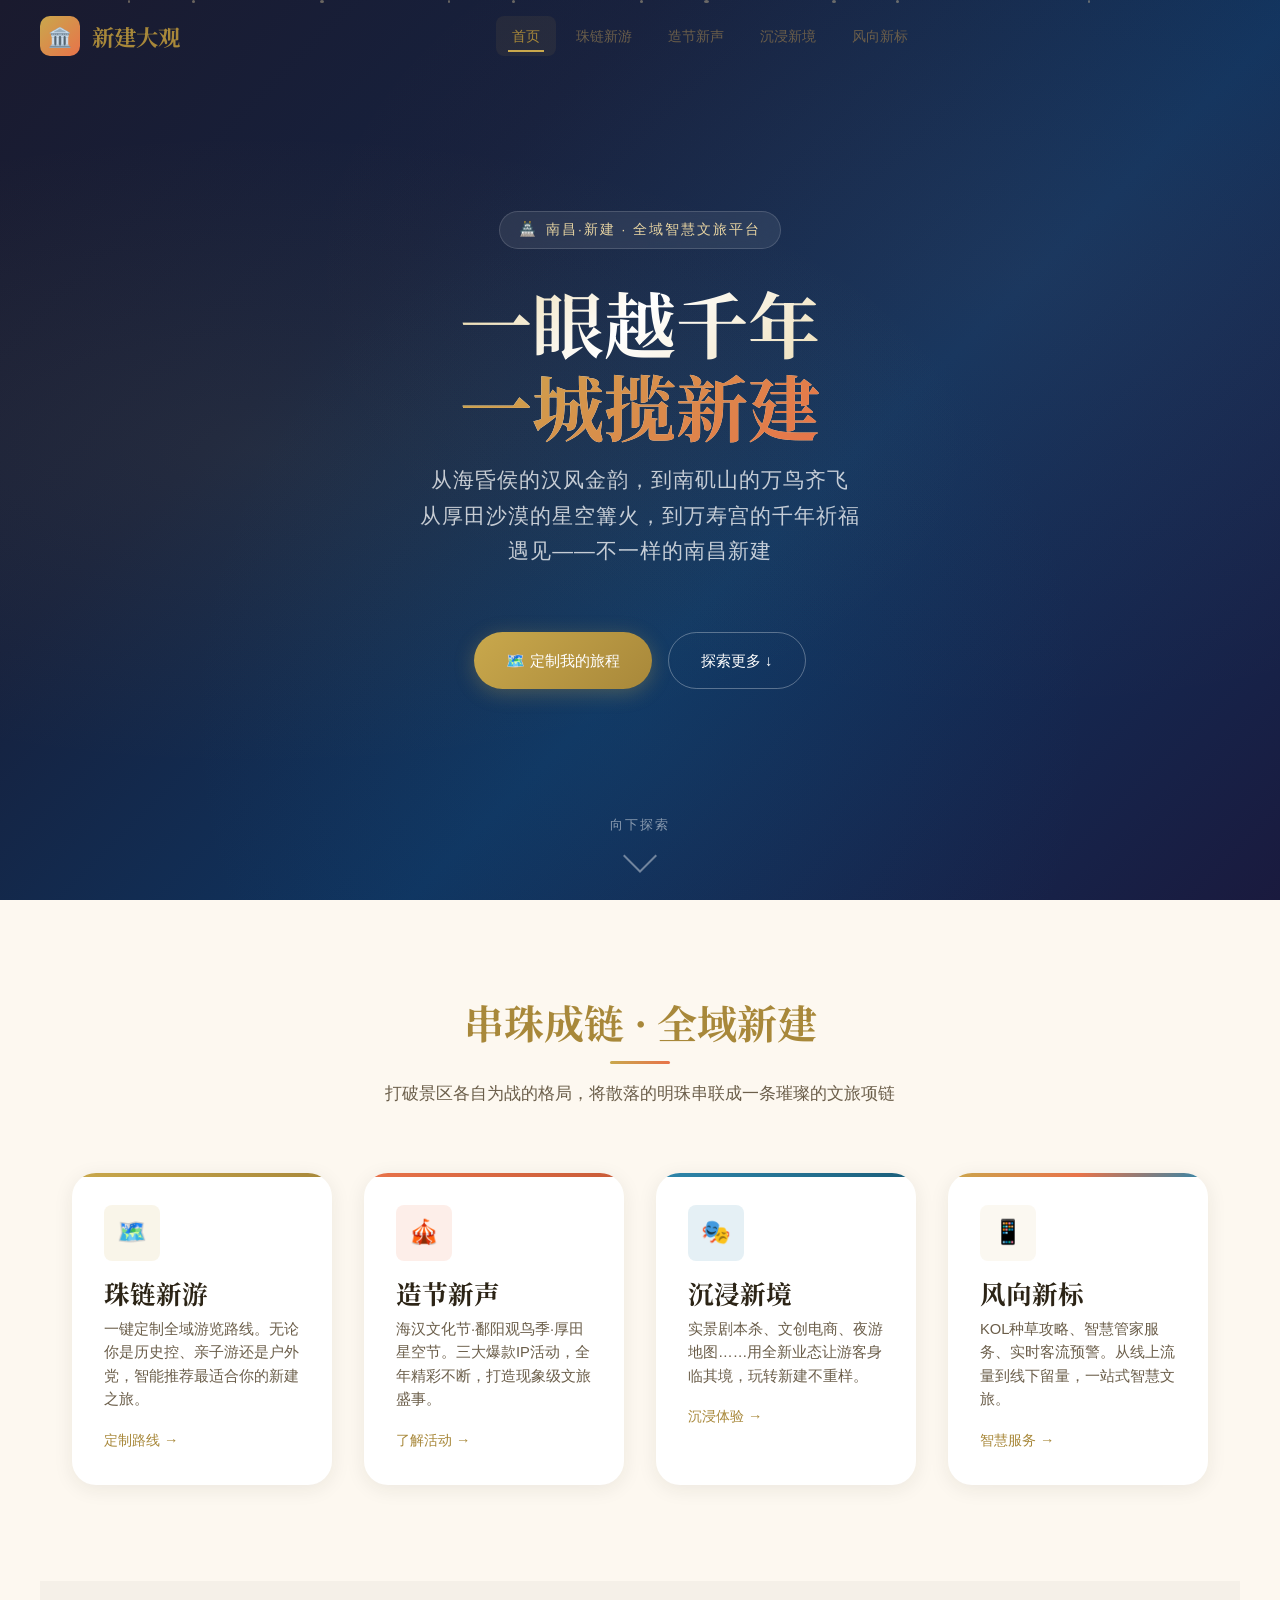
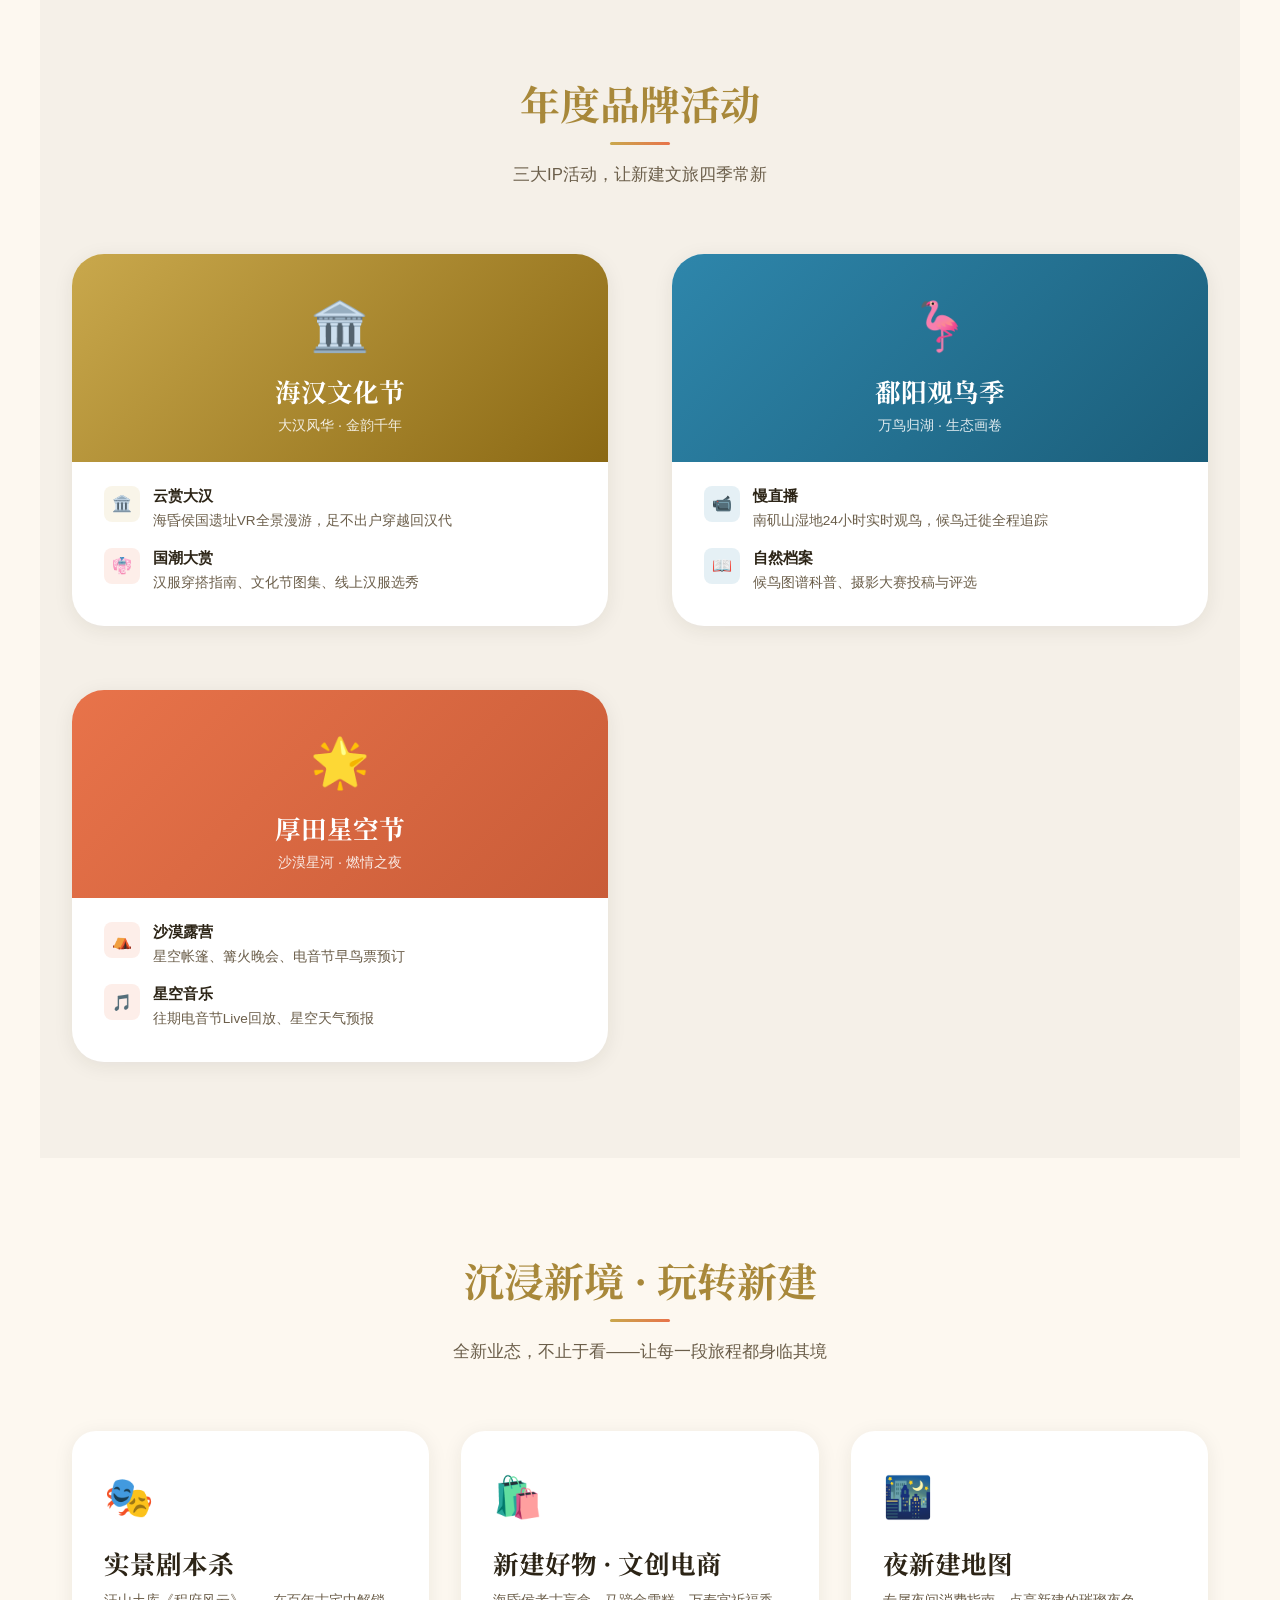
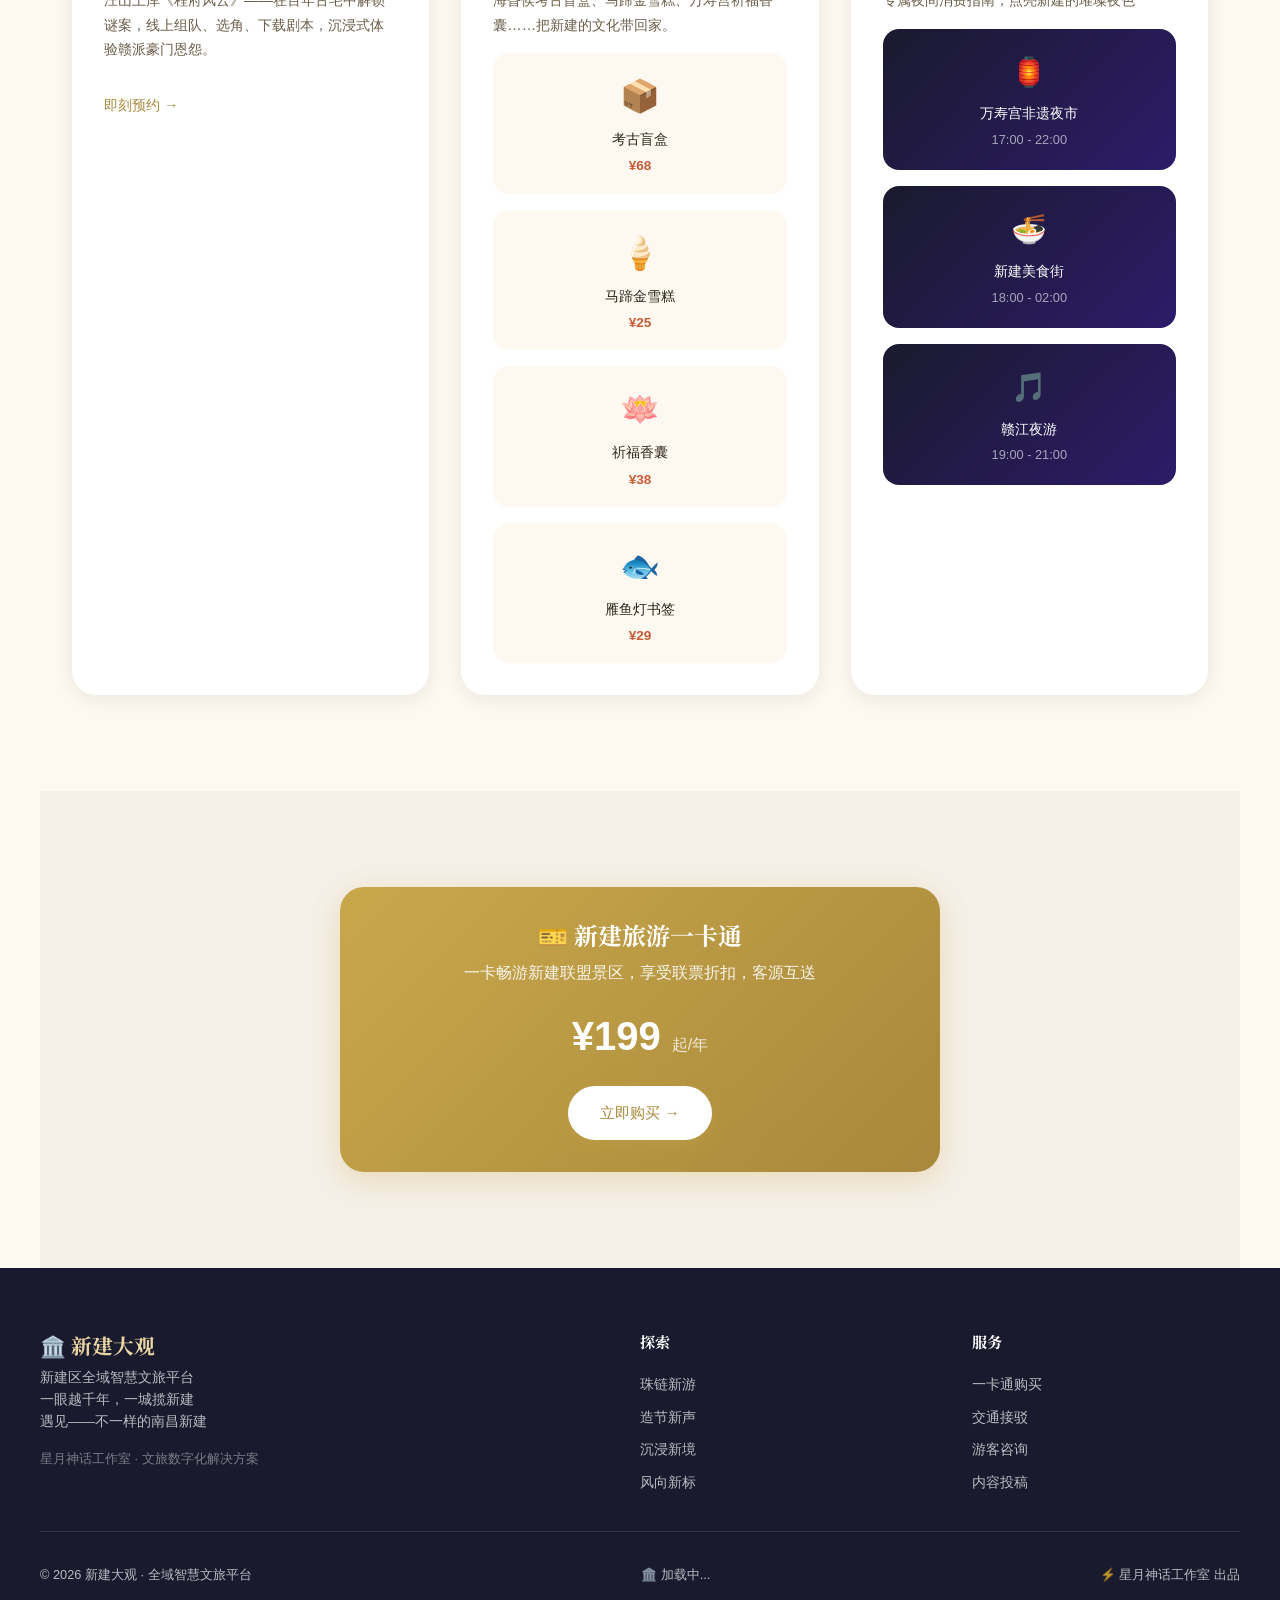
==== commit f07ff0f9: "feat: 添加 DESIGN.md 设计规范 + FastAPI + SQLite 后端 + API 数据加载" ====
--- a/index.html
+++ b/index.html
@@ -298,10 +298,12 @@
   </div>
   <div class="footer-bottom">
     <span>© 2026 新建大观 · 全域智慧文旅平台</span>
+    <span id="footer-stats">🏛️ 加载中...</span>
     <span>⚡ 星月神话工作室 出品</span>
   </div>
 </footer>
 
-<script src="js/main.js"></script>
+  <script src="js/api.js"></script>
+  <script src="js/main.js"></script>
 </body>
 </html>
--- a/css/style.css
+++ b/css/style.css
@@ -42,6 +42,57 @@
   --radius-md: 16px;
   --radius-lg: 24px;
   --radius-xl: 32px;
+
+  /* ===== DESIGN.md 增强令牌 ===== */
+
+  /* 字阶 Typography Scale */
+  --text-xs: 0.75rem;
+  --text-sm: 0.875rem;
+  --text-base: 1rem;
+  --text-lg: 1.125rem;
+  --text-xl: 1.25rem;
+  --text-2xl: 1.5rem;
+  --text-3xl: 2rem;
+  --text-4xl: 2.5rem;
+  --text-5xl: 3rem;
+  --text-6xl: 3.75rem;
+
+  /* 行高 Line Height */
+  --leading-tight: 1.25;
+  --leading-normal: 1.6;
+  --leading-relaxed: 1.75;
+
+  /* 字重 Font Weight */
+  --weight-normal: 400;
+  --weight-medium: 500;
+  --weight-semibold: 600;
+  --weight-bold: 700;
+
+  /* 字间距 Letter Spacing */
+  --tracking-tight: -0.025em;
+  --tracking-normal: 0;
+  --tracking-wide: 0.05em;
+  --tracking-wider: 0.1em;
+
+  /* 阴影 Elevation */
+  --elevation-1: 0 1px 3px rgba(44, 36, 22, 0.08);
+  --elevation-2: 0 4px 12px rgba(44, 36, 22, 0.1);
+  --elevation-3: 0 8px 24px rgba(44, 36, 22, 0.12);
+  --elevation-4: 0 16px 48px rgba(44, 36, 22, 0.16);
+  --elevation-gold: 0 4px 20px rgba(201, 168, 76, 0.25);
+
+  /* 动画 Animation */
+  --duration-fast: 150ms;
+  --duration-normal: 250ms;
+  --duration-slow: 400ms;
+  --ease-out: cubic-bezier(0.4, 0, 0.2, 1);
+  --ease-in-out: cubic-bezier(0.4, 0, 0.2, 1);
+
+  /* 布局 Layout */
+  --max-width: 1200px;
+  --content-width: 800px;
+  --header-height: 72px;
+  --grid-gap: var(--space-md);
 
   /* 过渡 */
   --transition: all 0.3s cubic-bezier(0.4, 0, 0.2, 1);
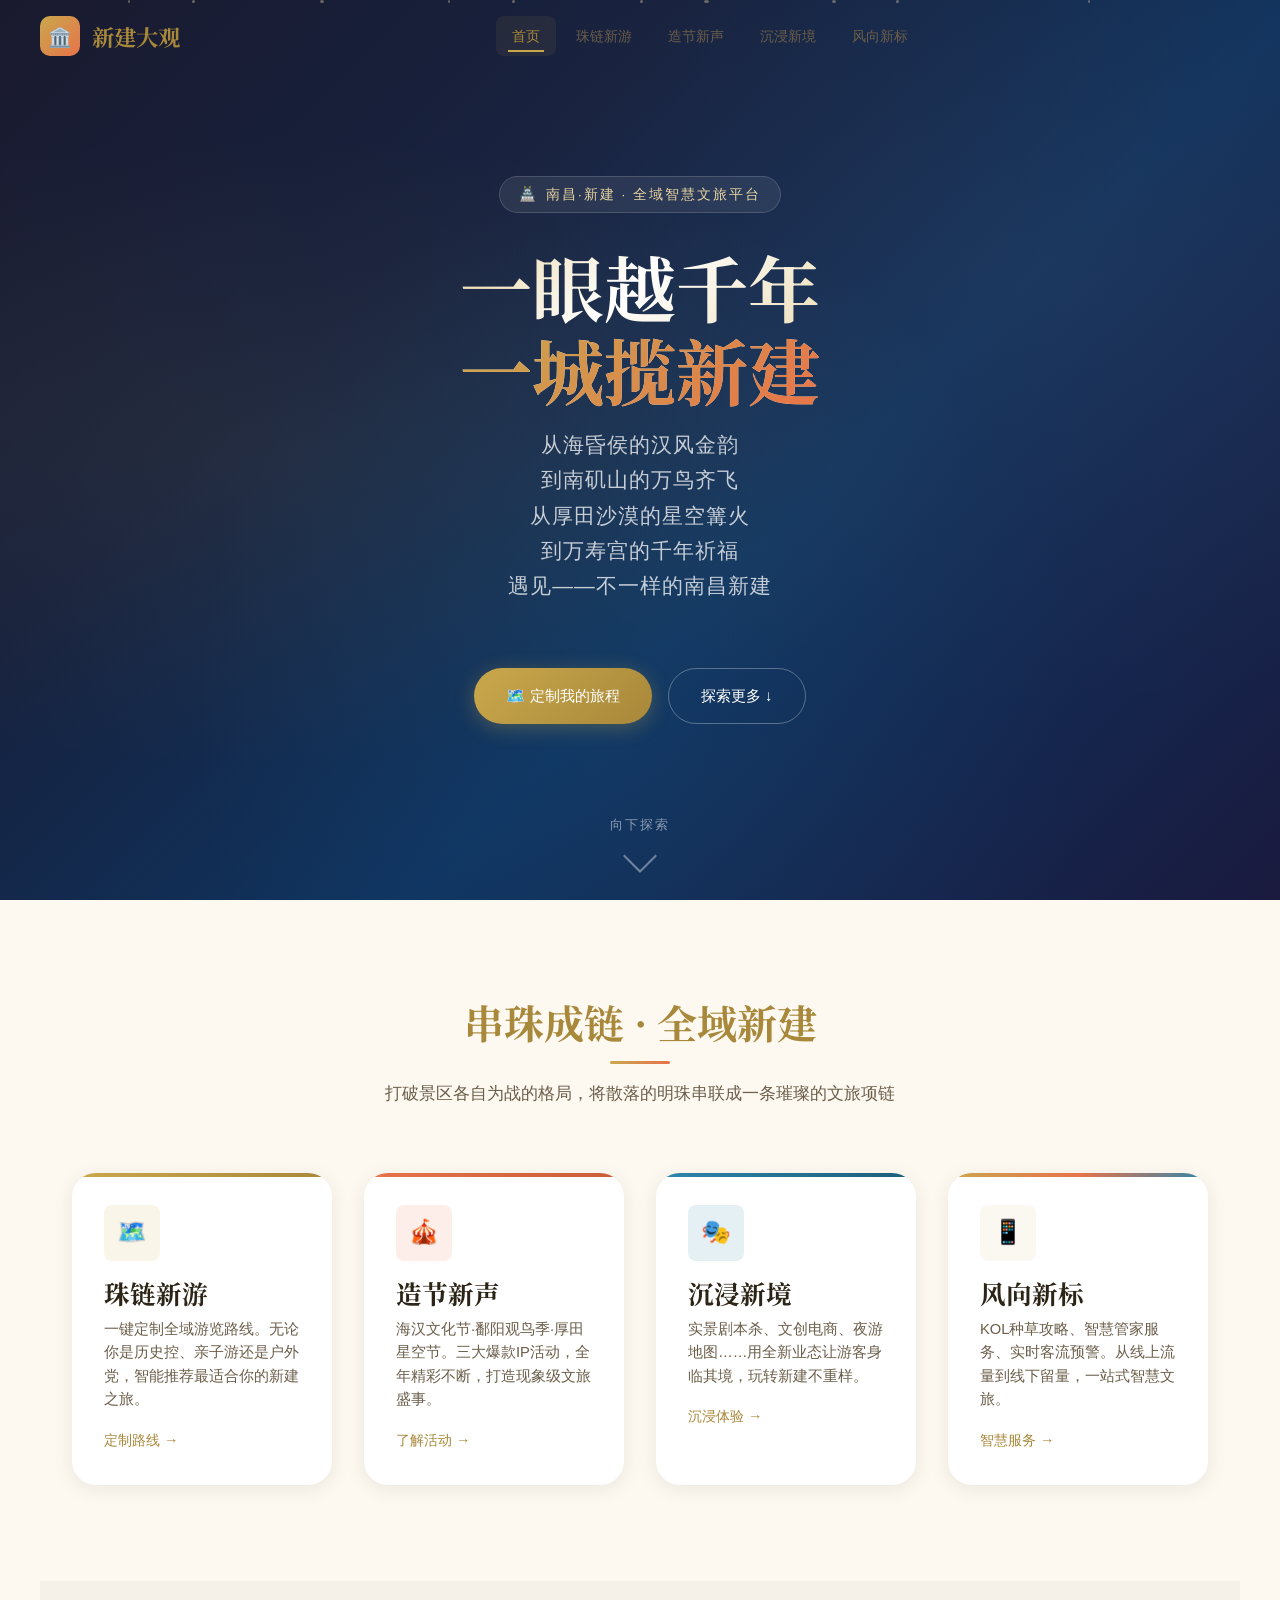
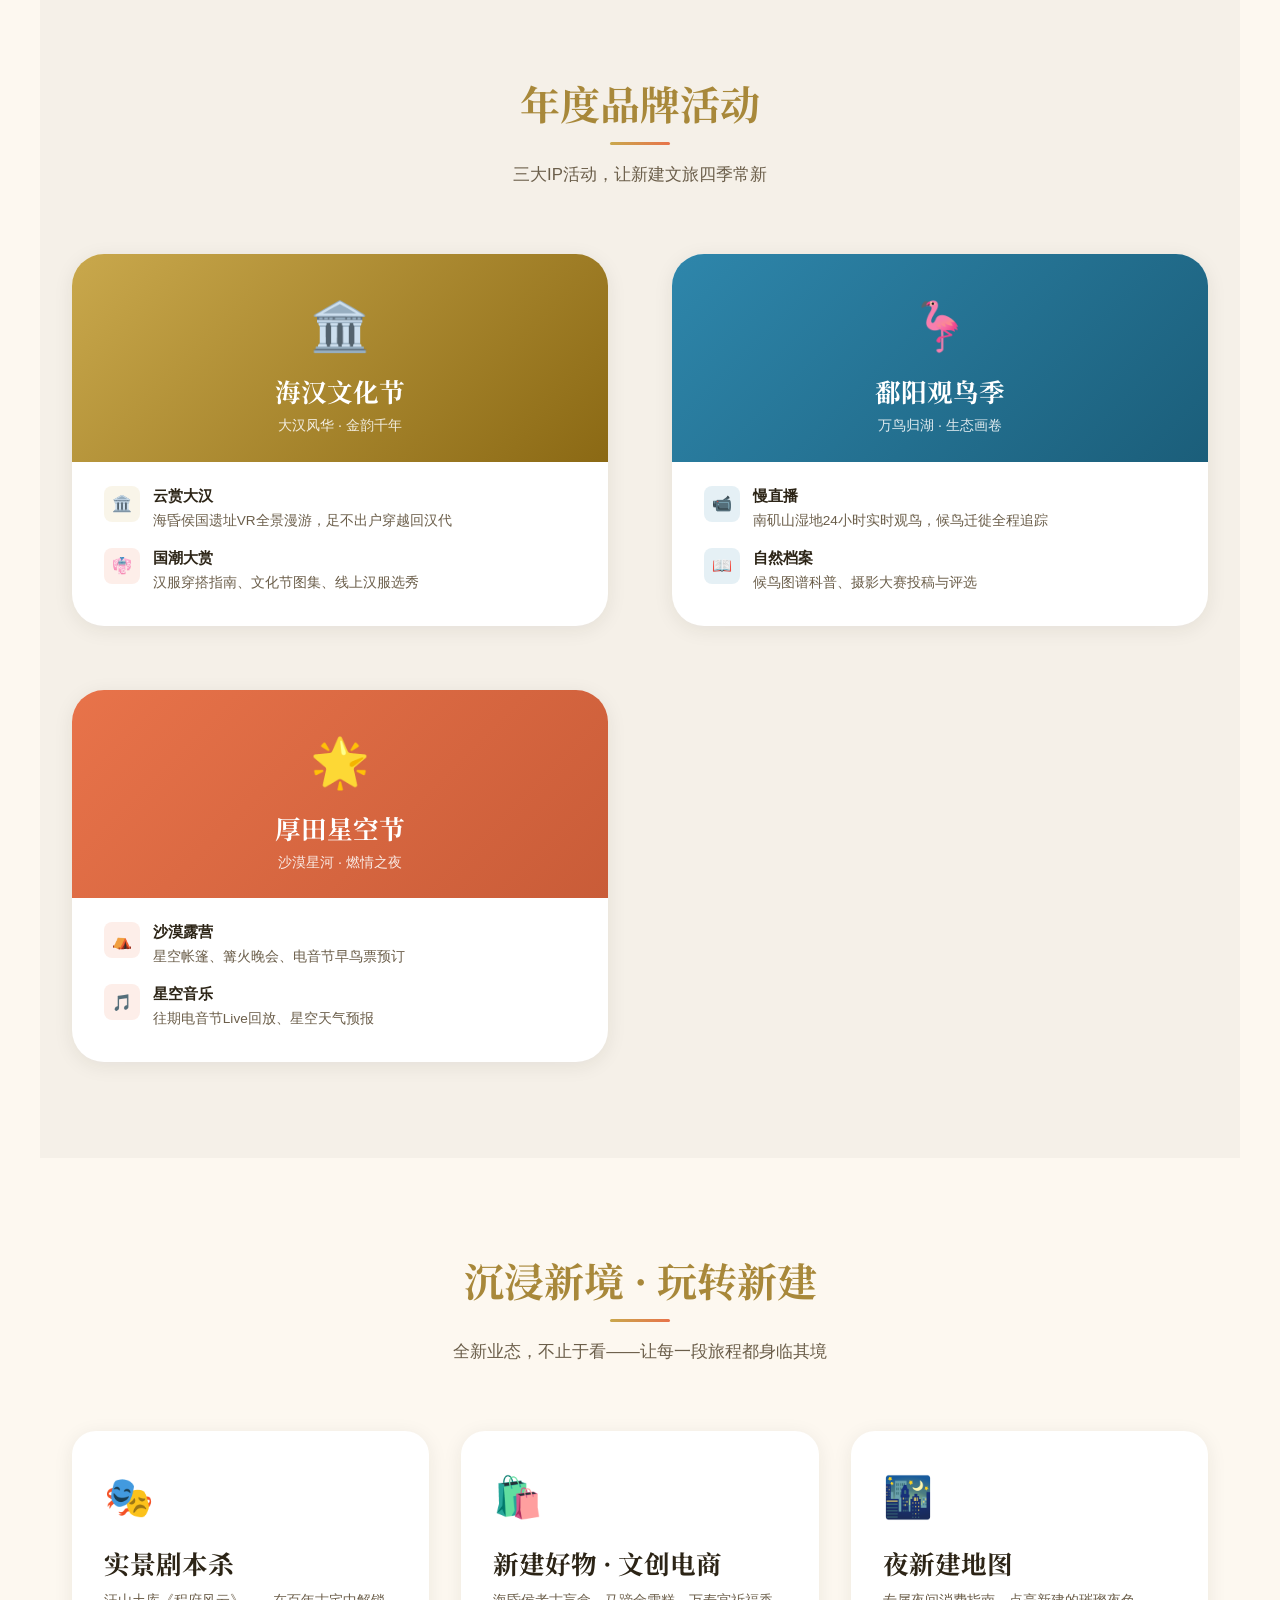
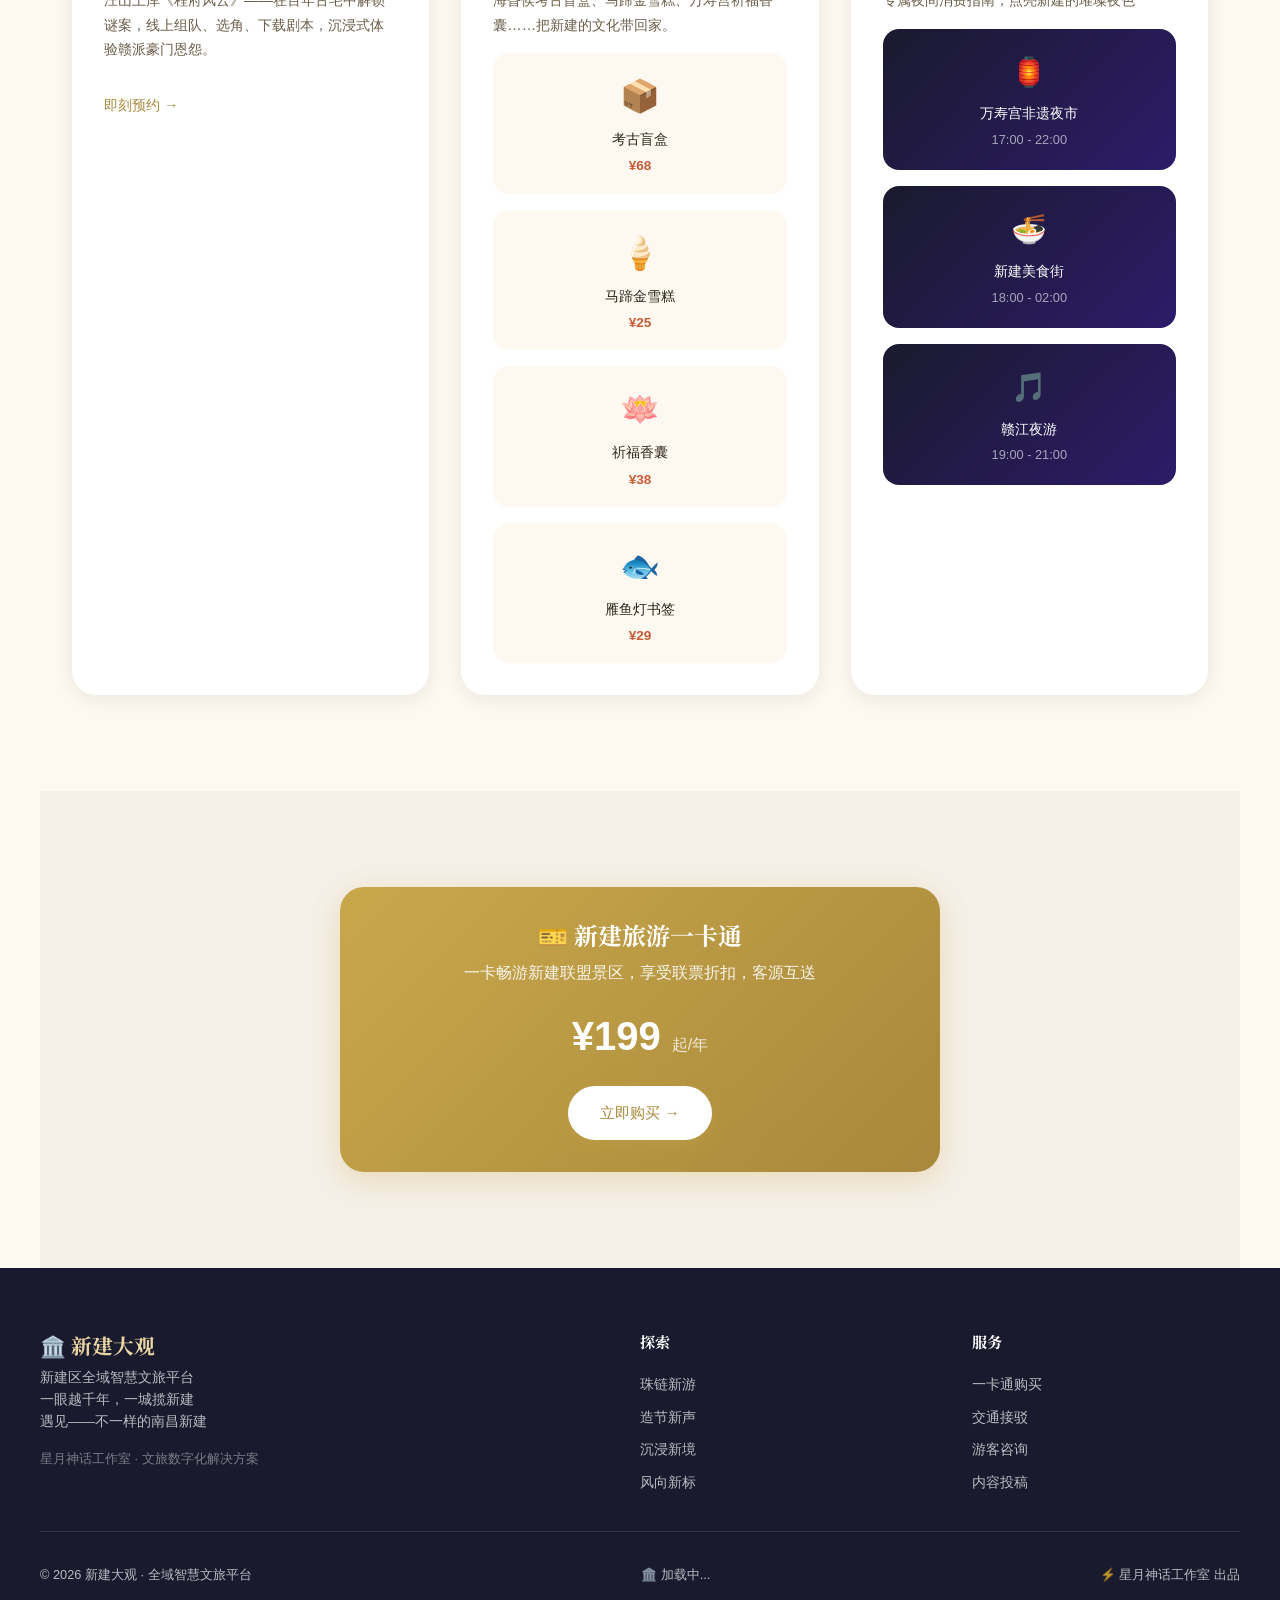
==== commit 12f90754: "fix: 加防缓存(v=2+Cache-Control)解决手机浏览器加载问题" ====
--- a/index.html
+++ b/index.html
@@ -53,8 +53,8 @@
       <span class="highlight">一城揽新建</span>
     </h1>
     <p class="hero-subtitle animate-in">
-      从海昏侯的汉风金韵，到南矶山的万鸟齐飞<br>
-      从厚田沙漠的星空篝火，到万寿宫的千年祈福<br>
+      从海昏侯的汉风金韵<br>到南矶山的万鸟齐飞<br>
+      从厚田沙漠的星空篝火<br>到万寿宫的千年祈福<br>
       遇见——不一样的南昌新建
     </p>
     <div class="hero-actions animate-in">
@@ -303,7 +303,7 @@
   </div>
 </footer>
 
-  <script src="js/api.js"></script>
-  <script src="js/main.js"></script>
+  <script src="js/api.js?v=2"></script>
+  <script src="js/main.js?v=2"></script>
 </body>
 </html>
